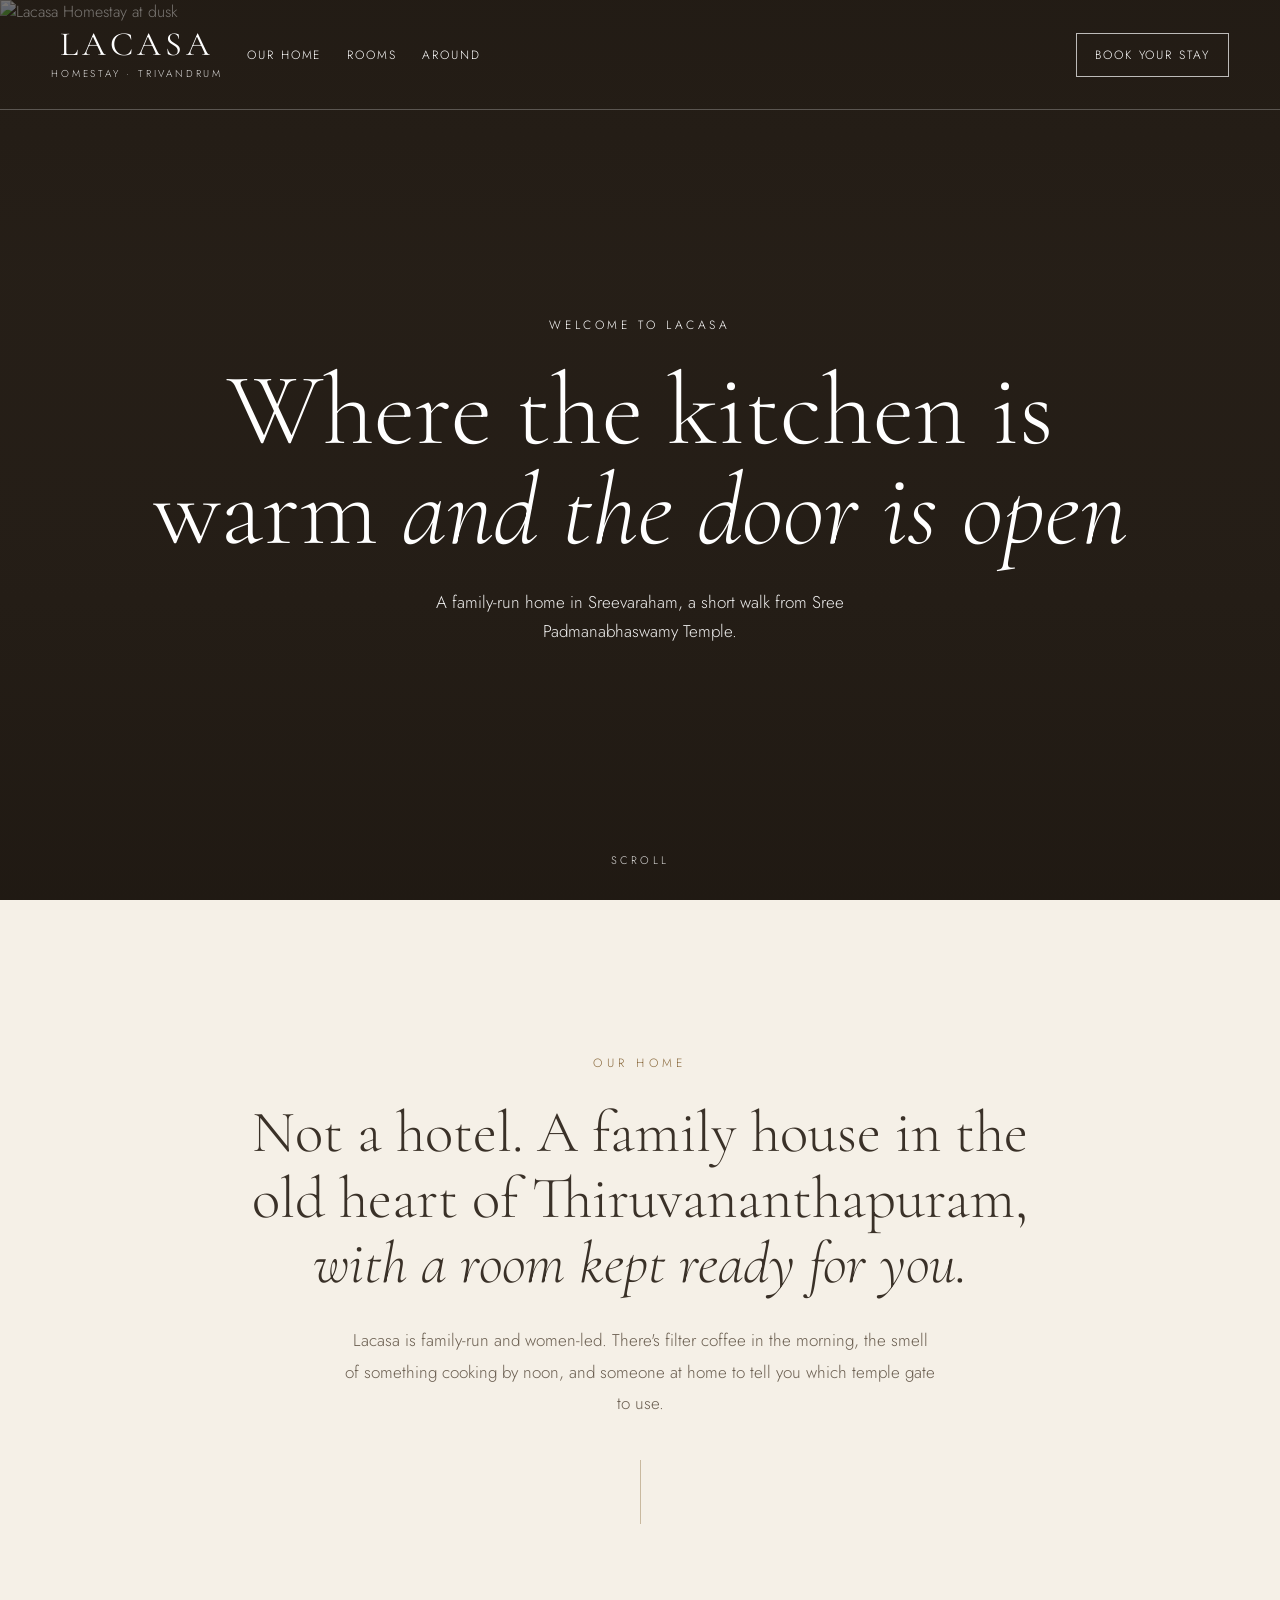
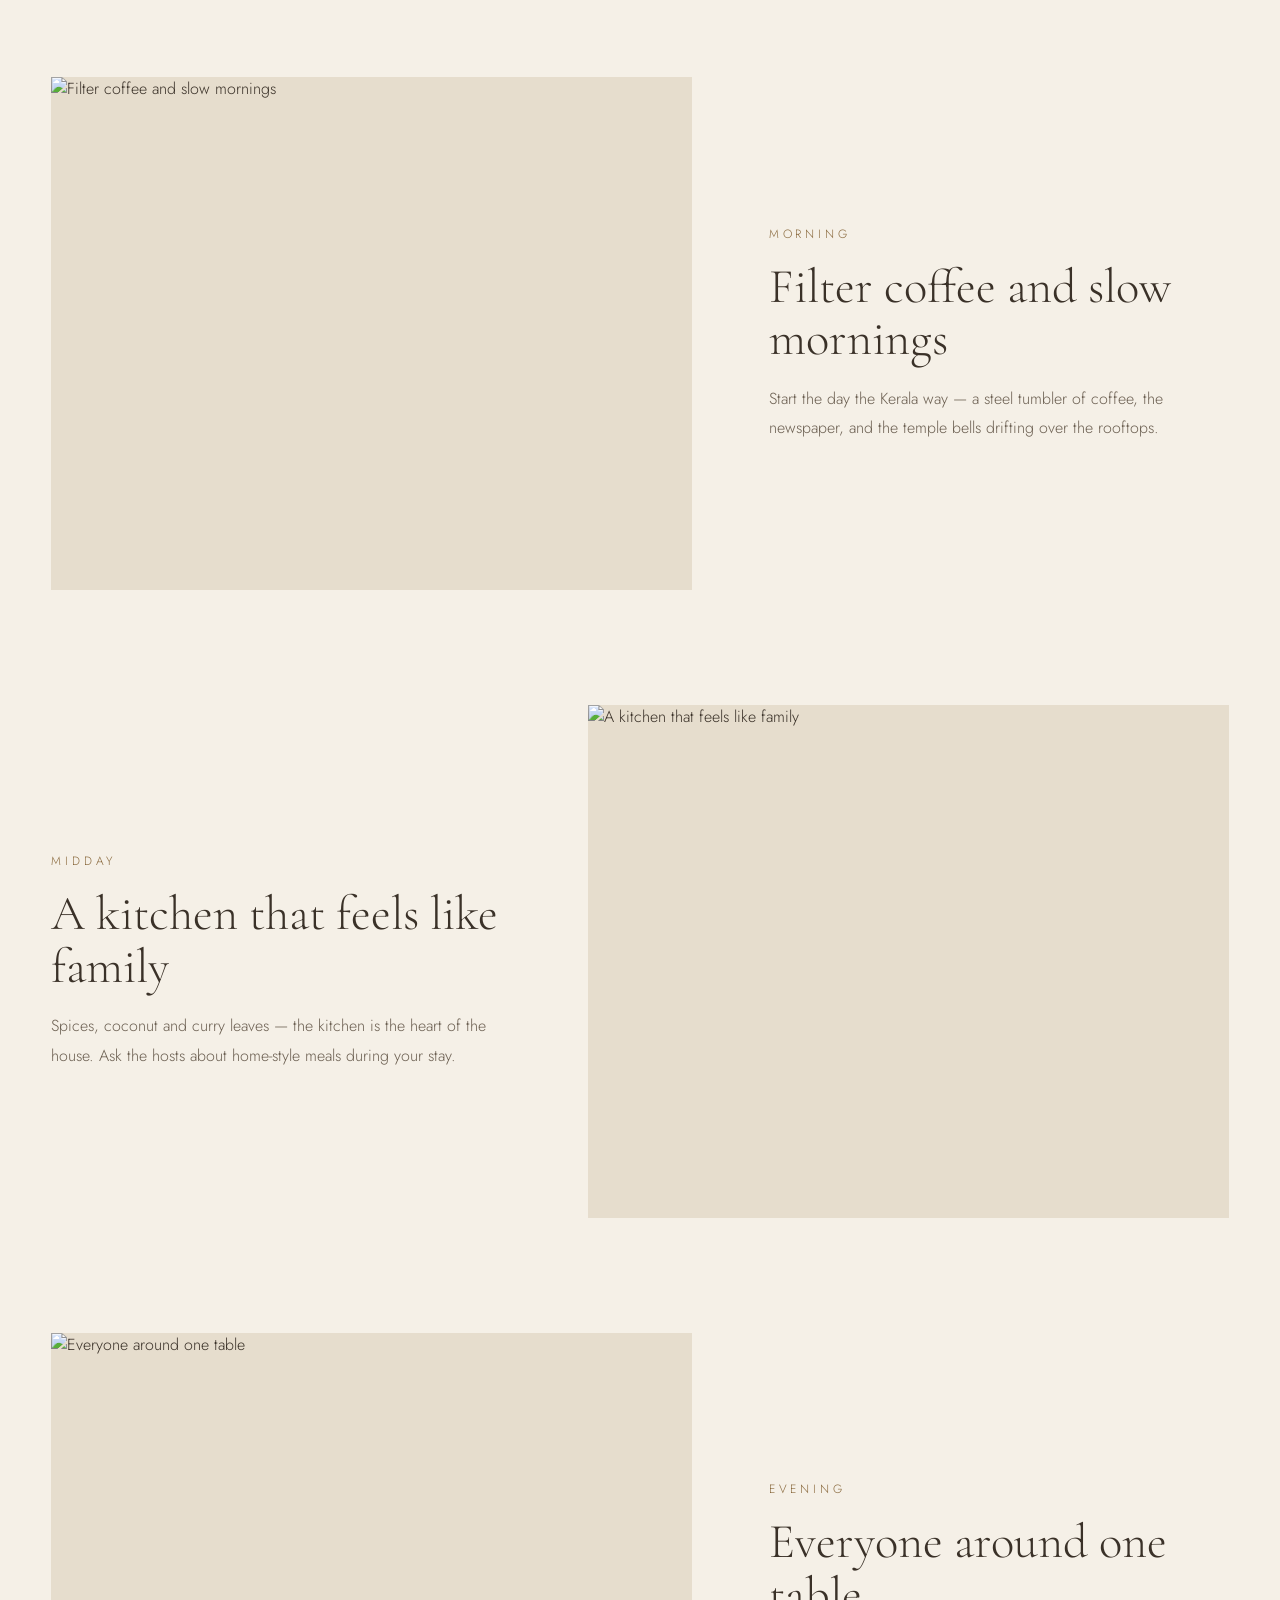
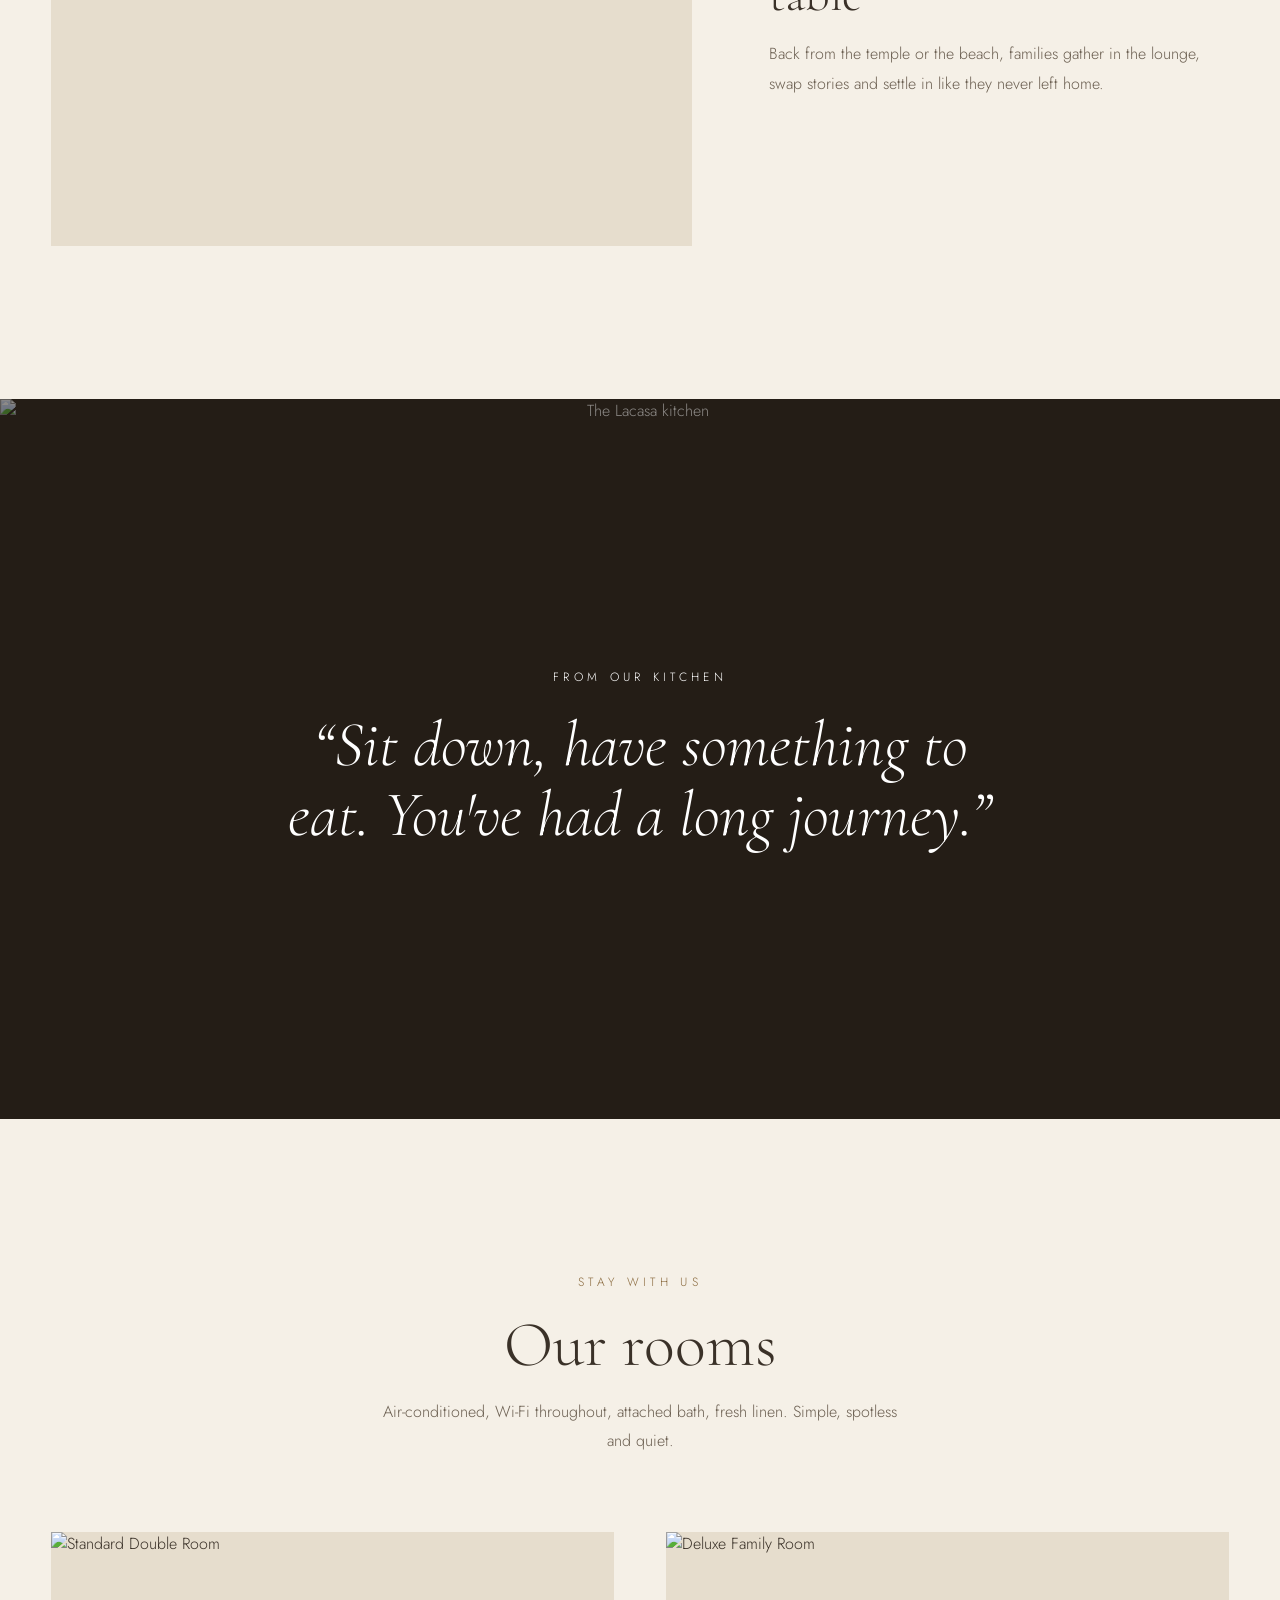
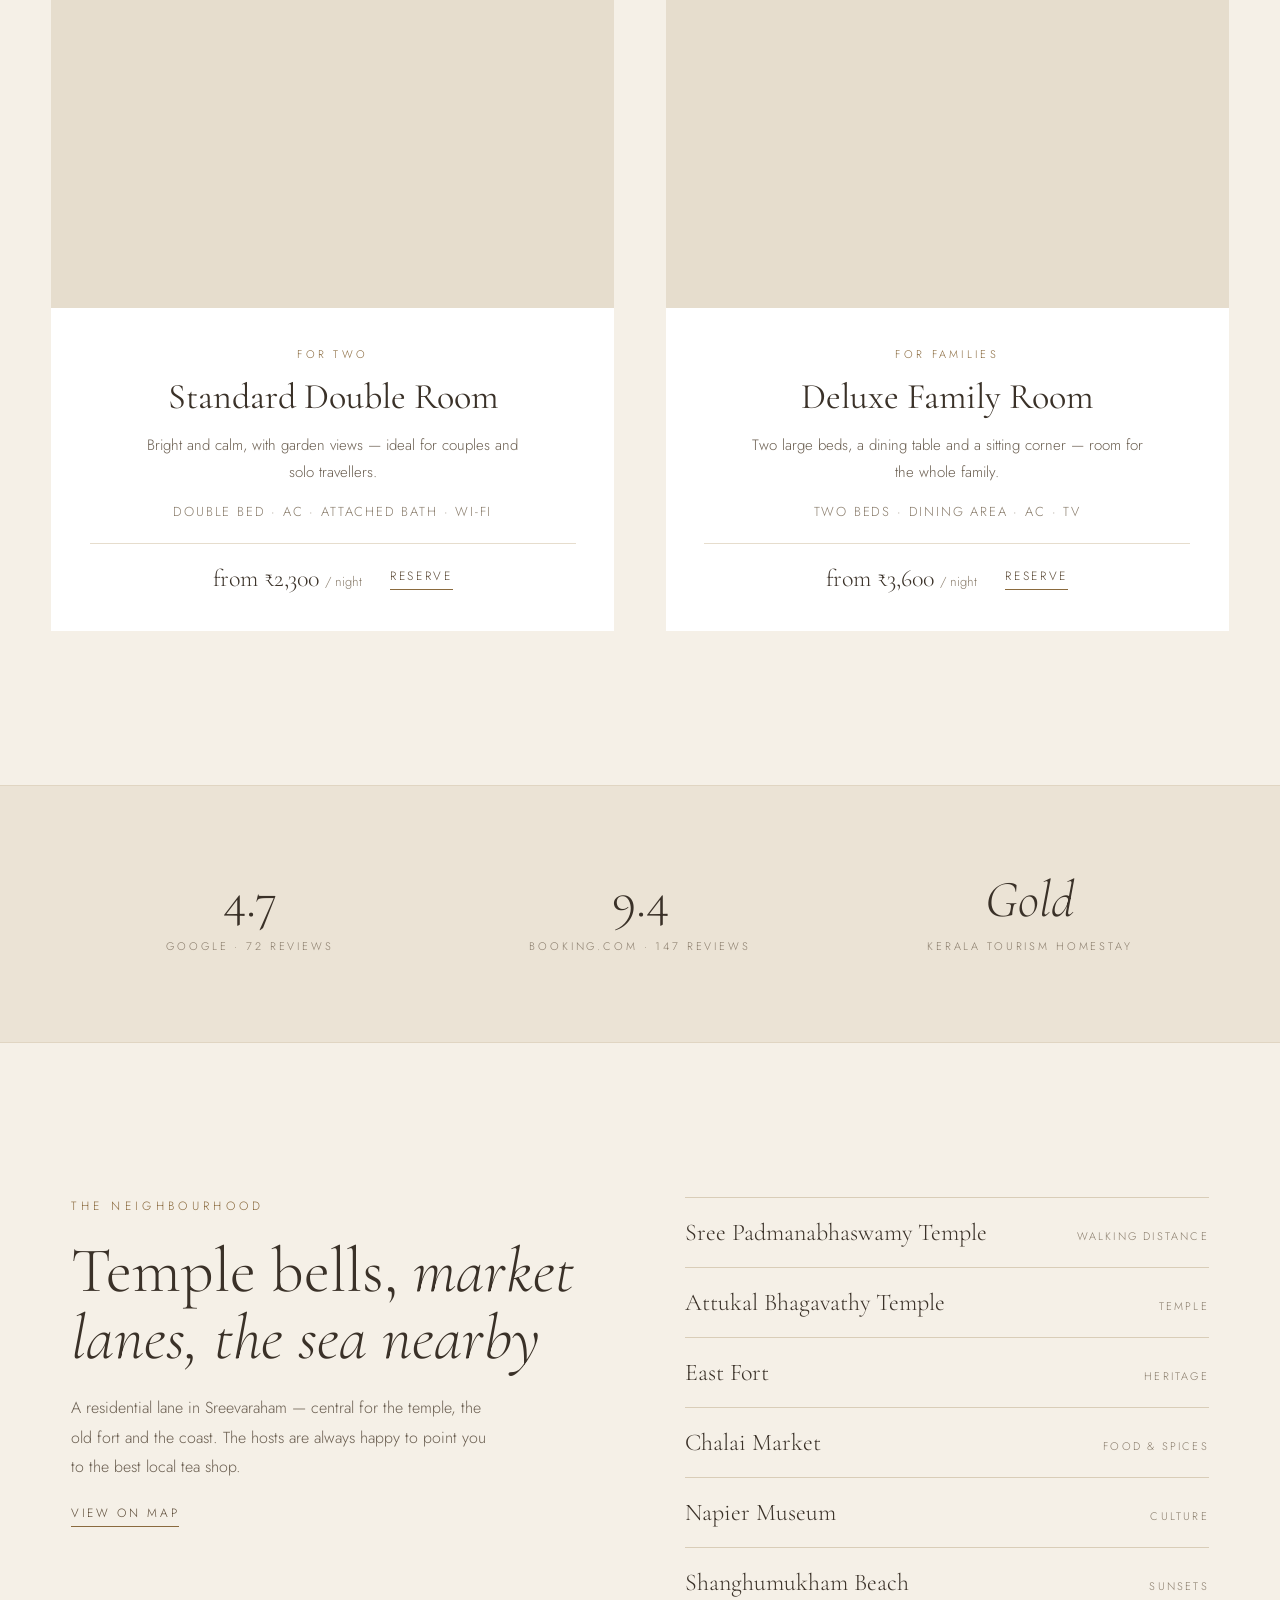
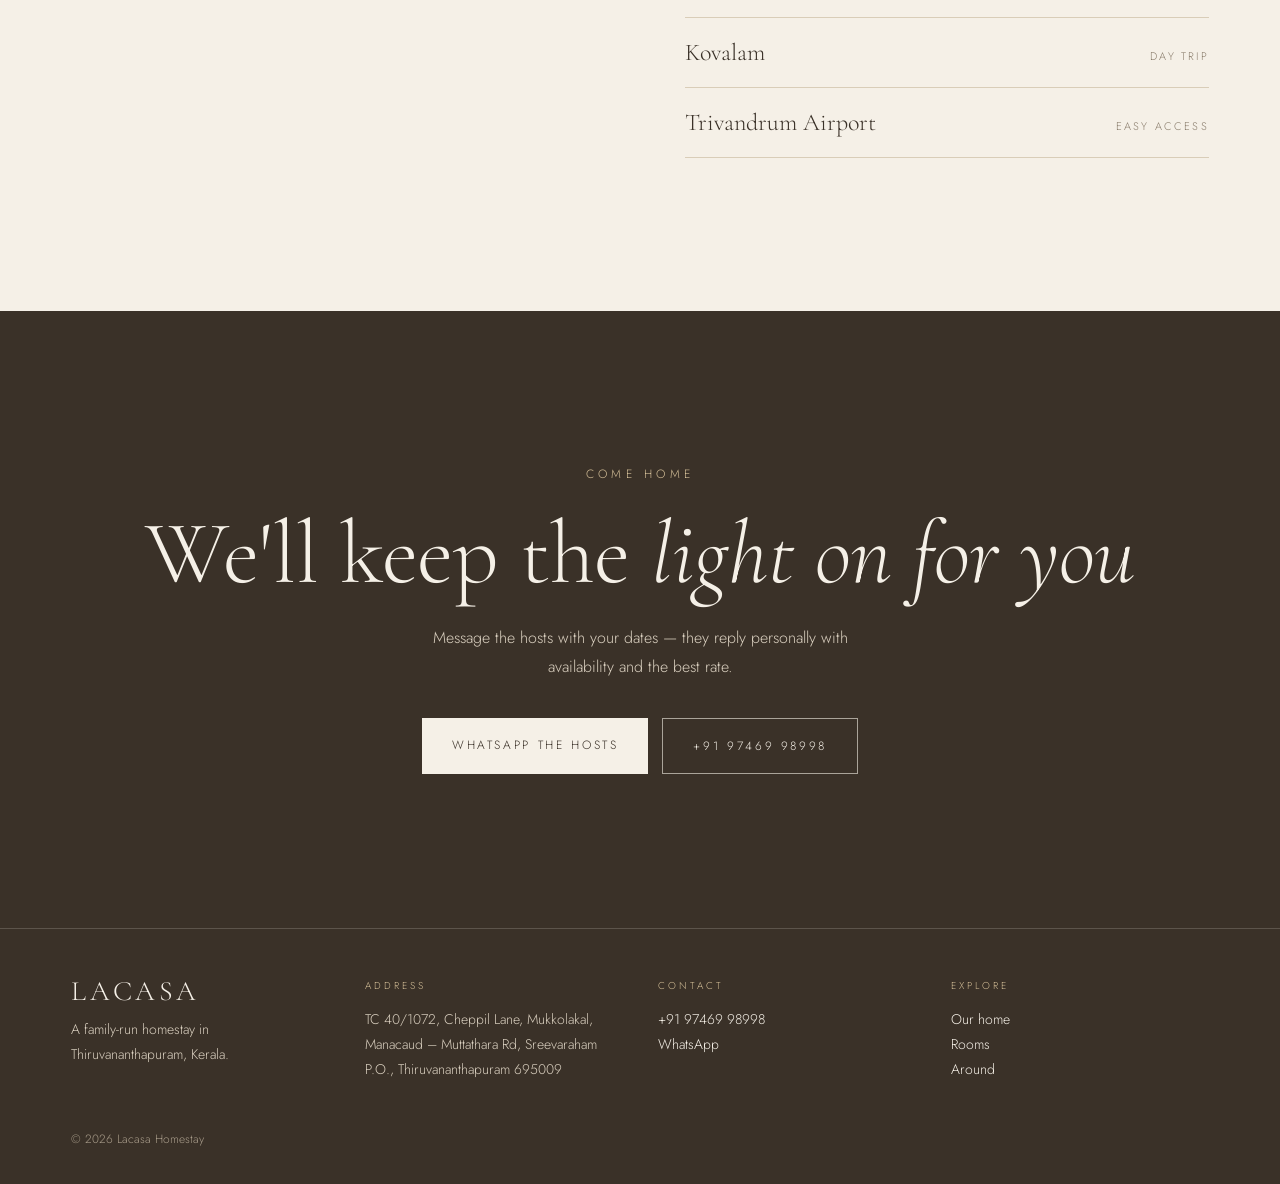
==== index.html @ 54cbeb0b "Add files via upload" ====
<!doctype html><html lang="en"><head><meta charset="utf-8"><meta name="viewport" content="width=device-width, initial-scale=1"><title>Welcome · Lacasa Homestay</title><meta name="description" content="Family-run, women-led homestay in Sreevaraham, Thiruvananthapuram. Discover our rooms and enquire about your stay."><link rel="preconnect" href="https://fonts.googleapis.com"><link href="https://fonts.googleapis.com/css2?family=Cormorant+Garamond:ital,wght@0,300;0,400;0,500;1,300;1,400&family=Jost:wght@300;400;500&display=swap" rel="stylesheet"><link rel="stylesheet" href="styles.css"><script src="site.js" defer></script></head><body><a class="skip-link" href="#main-content">Skip to content</a><main id="main-content"><div id="top" style="display:flex;flex-direction:column">

  <section style="position:relative;min-height:100vh;display:flex;flex-direction:column;color:#fff;background:#2c241c">
    <img src="uploads/pasted-1791289643645-0.png" alt="Lacasa Homestay at dusk" style="position:absolute;inset:0;width:100%;height:100%;object-fit:cover">
    <div style="position:absolute;inset:0;background:linear-gradient(180deg,rgba(28,22,16,0.6) 0%,rgba(28,22,16,0.4) 30%,rgba(28,22,16,0.45) 60%,rgba(28,22,16,0.75) 100%)"></div>
    <header style="position:relative;z-index:2;display:flex;flex-wrap:wrap;justify-content:space-between;align-items:center;gap:16px 24px;padding:28px clamp(20px,4vw,56px);border-bottom:1px solid rgba(255,255,255,0.25)">
      <nav style="display:flex;gap:clamp(14px,2vw,32px);font-size:12px;letter-spacing:0.16em;text-transform:uppercase;white-space:nowrap;flex:1 1 auto;order:2">
        <a href="our-home.html" style="color:#fff">Our home</a>
        <a href="rooms.html" style="color:#fff">Rooms</a>
        <a href="around.html" style="color:#fff">Around</a>
      </nav>
      <a href="index.html" aria-current="page" style="display:flex;flex-direction:column;align-items:center;color:#fff;gap:4px;order:1">
        <span style="font-family:'Cormorant Garamond',serif;font-size:34px;font-weight:400;letter-spacing:0.12em;line-height:1">LACASA</span>
        <span style="font-size:10px;letter-spacing:0.28em;text-transform:uppercase;opacity:0.85;white-space:nowrap">Homestay · Trivandrum</span>
      </a>
      <div style="display:flex;justify-content:flex-end;order:3">
        <a href="contact.html#enquiry-form" style="color:#fff;border:1px solid rgba(255,255,255,0.7);padding:12px 18px;font-size:12px;letter-spacing:0.16em;text-transform:uppercase;white-space:nowrap">Book your stay</a>
      </div>
    </header>
    <div style="position:relative;z-index:2;flex:1;display:flex;flex-direction:column;align-items:center;justify-content:center;text-align:center;padding:60px 24px">
      <div style="font-size:12px;letter-spacing:0.3em;text-transform:uppercase;margin-bottom:26px;white-space:nowrap">Welcome to Lacasa</div>
      <h1 style="font-family:'Cormorant Garamond',serif;font-weight:300;font-size:clamp(52px,8vw,118px);line-height:0.98;margin:0;max-width:1000px;text-wrap:balance">Where the kitchen is warm <em>and the door is open</em></h1>
      <p style="font-size:17px;line-height:1.7;max-width:520px;margin:28px 0 0;opacity:0.92">A family-run home in Sreevaraham, a short walk from Sree Padmanabhaswamy Temple.</p>
    </div>
    <div style="position:relative;z-index:2;display:flex;justify-content:center;padding-bottom:32px;font-size:11px;letter-spacing:0.3em;text-transform:uppercase;opacity:0.85">Scroll</div>
  </section>

  
  <section id="story" style="max-width:920px;margin:0 auto;padding:clamp(88px,12vw,160px) 24px;text-align:center;display:flex;flex-direction:column;align-items:center;gap:28px">
    <div style="font-size:12px;letter-spacing:0.36em;text-transform:uppercase;color:#8a6a3e">Our home</div>
    <h2 style="font-family:'Cormorant Garamond',serif;font-weight:300;font-size:clamp(36px,4.6vw,60px);line-height:1.12;margin:0;color:#3a3128;text-wrap:balance">Not a hotel. A family house in the old heart of Thiruvananthapuram, <em>with a room kept ready for you.</em></h2>
    <p style="font-size:17px;line-height:1.85;color:#6b5f51;max-width:620px;margin:0;text-wrap:pretty">Lacasa is family-run and women-led. There's filter coffee in the morning, the smell of something cooking by noon, and someone at home to tell you which temple gate to use.</p>
    <div style="width:1px;height:64px;background:#c9b99f;margin-top:12px"></div>
  </section>

  <section style="max-width:1320px;width:100%;margin:0 auto;padding:0 clamp(20px,4vw,56px) clamp(88px,12vw,160px);display:flex;flex-direction:column;gap:clamp(64px,9vw,128px)">
    
      <article style="display:flex;flex-wrap:wrap;gap:clamp(32px,6vw,96px);align-items:center;flex-direction:row">
        <div style="flex:1 1 460px;min-width:0;aspect-ratio:5/4;overflow:hidden;background:#e6ddcd">
          <img loading="lazy" decoding="async" src="uploads/pasted-1791290572716-0.png" alt="Filter coffee and slow mornings" style="width:100%;height:100%;object-fit:cover;display:block">
        </div>
        <div style="flex:1 1 320px;min-width:0;max-width:460px;display:flex;flex-direction:column;gap:18px">
          <div style="font-size:12px;letter-spacing:0.32em;text-transform:uppercase;color:#8a6a3e">Morning</div>
          <h3 style="font-family:'Cormorant Garamond',serif;font-weight:300;font-size:clamp(34px,3.8vw,50px);line-height:1.08;margin:0;color:#3a3128">Filter coffee and slow mornings</h3>
          <p style="font-size:16px;line-height:1.85;color:#6b5f51;margin:0;text-wrap:pretty">Start the day the Kerala way — a steel tumbler of coffee, the newspaper, and the temple bells drifting over the rooftops.</p>
        </div>
      </article>
    
      <article style="display:flex;flex-wrap:wrap;gap:clamp(32px,6vw,96px);align-items:center;flex-direction:row-reverse">
        <div style="flex:1 1 460px;min-width:0;aspect-ratio:5/4;overflow:hidden;background:#e6ddcd">
          <img loading="lazy" decoding="async" src="uploads/pasted-1791289778036-0.png" alt="A kitchen that feels like family" style="width:100%;height:100%;object-fit:cover;display:block">
        </div>
        <div style="flex:1 1 320px;min-width:0;max-width:460px;display:flex;flex-direction:column;gap:18px">
          <div style="font-size:12px;letter-spacing:0.32em;text-transform:uppercase;color:#8a6a3e">Midday</div>
          <h3 style="font-family:'Cormorant Garamond',serif;font-weight:300;font-size:clamp(34px,3.8vw,50px);line-height:1.08;margin:0;color:#3a3128">A kitchen that feels like family</h3>
          <p style="font-size:16px;line-height:1.85;color:#6b5f51;margin:0;text-wrap:pretty">Spices, coconut and curry leaves — the kitchen is the heart of the house. Ask the hosts about home-style meals during your stay.</p>
        </div>
      </article>
    
      <article style="display:flex;flex-wrap:wrap;gap:clamp(32px,6vw,96px);align-items:center;flex-direction:row">
        <div style="flex:1 1 460px;min-width:0;aspect-ratio:5/4;overflow:hidden;background:#e6ddcd">
          <img loading="lazy" decoding="async" src="uploads/pasted-1791289826717-0.png" alt="Everyone around one table" style="width:100%;height:100%;object-fit:cover;display:block">
        </div>
        <div style="flex:1 1 320px;min-width:0;max-width:460px;display:flex;flex-direction:column;gap:18px">
          <div style="font-size:12px;letter-spacing:0.32em;text-transform:uppercase;color:#8a6a3e">Evening</div>
          <h3 style="font-family:'Cormorant Garamond',serif;font-weight:300;font-size:clamp(34px,3.8vw,50px);line-height:1.08;margin:0;color:#3a3128">Everyone around one table</h3>
          <p style="font-size:16px;line-height:1.85;color:#6b5f51;margin:0;text-wrap:pretty">Back from the temple or the beach, families gather in the lounge, swap stories and settle in like they never left home.</p>
        </div>
      </article>
    
  </section>

  <section style="position:relative;min-height:min(80vh,720px);display:flex;align-items:center;justify-content:center;text-align:center;color:#fff;background:#2c241c">
    <img loading="lazy" decoding="async" src="uploads/pasted-1791289778036-0.png" alt="The Lacasa kitchen" style="position:absolute;inset:0;width:100%;height:100%;object-fit:cover">
    <div style="position:absolute;inset:0;background:rgba(28,22,16,0.5)"></div>
    <div style="position:relative;padding:48px 24px;max-width:900px">
      <div style="font-size:12px;letter-spacing:0.36em;text-transform:uppercase;margin-bottom:24px">From our kitchen</div>
      <p style="font-family:'Cormorant Garamond',serif;font-weight:300;font-style:italic;font-size:clamp(36px,5vw,68px);line-height:1.1;margin:0;text-wrap:balance">“Sit down, have something to eat. You've had a long journey.”</p>
    </div>
  </section>

  <section id="rooms" style="max-width:1320px;width:100%;margin:0 auto;padding:clamp(88px,12vw,160px) clamp(20px,4vw,56px)">
    <div style="text-align:center;display:flex;flex-direction:column;align-items:center;gap:20px;margin-bottom:clamp(48px,6vw,80px)">
      <div style="font-size:12px;letter-spacing:0.36em;text-transform:uppercase;color:#8a6a3e">Stay with us</div>
      <h2 style="font-family:'Cormorant Garamond',serif;font-weight:300;font-size:clamp(40px,5vw,68px);line-height:1.05;margin:0;color:#3a3128">Our rooms</h2>
      <p style="font-size:16px;line-height:1.8;color:#6b5f51;margin:0;max-width:520px">Air-conditioned, Wi-Fi throughout, attached bath, fresh linen. Simple, spotless and quiet.</p>
    </div>
    <div style="display:grid;grid-template-columns:repeat(auto-fit,minmax(min(100%,440px),1fr));gap:clamp(28px,4vw,56px)">
      
        <article style="display:flex;flex-direction:column;background:#fff">
          <div style="aspect-ratio:3/2;overflow:hidden;background:#e6ddcd">
            <img loading="lazy" decoding="async" src="uploads/pasted-1791289684704-0.png" alt="Standard Double Room" style="width:100%;height:100%;object-fit:cover;display:block">
          </div>
          <div style="padding:clamp(24px,3vw,40px);display:flex;flex-direction:column;gap:16px;text-align:center;align-items:center">
            <div style="font-size:11px;letter-spacing:0.3em;text-transform:uppercase;color:#8a6a3e">For two</div>
            <h3 style="font-family:'Cormorant Garamond',serif;font-weight:400;font-size:36px;line-height:1.05;margin:0;color:#3a3128">Standard Double Room</h3>
            <p style="font-size:15px;line-height:1.8;color:#6b5f51;margin:0;max-width:400px">Bright and calm, with garden views — ideal for couples and solo travellers.</p>
            <div style="font-size:13px;letter-spacing:0.14em;text-transform:uppercase;color:#8a7d6c">Double bed · AC · Attached bath · Wi-Fi</div>
            <div style="display:flex;gap:28px;align-items:center;justify-content:center;flex-wrap:wrap;border-top:1px solid #e6ddcd;padding-top:20px;margin-top:6px;width:100%">
              <span style="font-family:'Cormorant Garamond',serif;font-size:24px;color:#3a3128">from ₹2,300 <span style="font-family:'Jost',sans-serif;font-size:13px;color:#8a7d6c">/ night</span></span>
              <a href="contact.html#enquiry-form" style="font-size:12px;letter-spacing:0.22em;text-transform:uppercase;border-bottom:1px solid #8a6a3e;padding-bottom:4px;color:#5b4a36">Reserve</a>
            </div>
          </div>
        </article>
      
        <article style="display:flex;flex-direction:column;background:#fff">
          <div style="aspect-ratio:3/2;overflow:hidden;background:#e6ddcd">
            <img loading="lazy" decoding="async" src="uploads/pasted-1791289826717-0.png" alt="Deluxe Family Room" style="width:100%;height:100%;object-fit:cover;display:block">
          </div>
          <div style="padding:clamp(24px,3vw,40px);display:flex;flex-direction:column;gap:16px;text-align:center;align-items:center">
            <div style="font-size:11px;letter-spacing:0.3em;text-transform:uppercase;color:#8a6a3e">For families</div>
            <h3 style="font-family:'Cormorant Garamond',serif;font-weight:400;font-size:36px;line-height:1.05;margin:0;color:#3a3128">Deluxe Family Room</h3>
            <p style="font-size:15px;line-height:1.8;color:#6b5f51;margin:0;max-width:400px">Two large beds, a dining table and a sitting corner — room for the whole family.</p>
            <div style="font-size:13px;letter-spacing:0.14em;text-transform:uppercase;color:#8a7d6c">Two beds · Dining area · AC · TV</div>
            <div style="display:flex;gap:28px;align-items:center;justify-content:center;flex-wrap:wrap;border-top:1px solid #e6ddcd;padding-top:20px;margin-top:6px;width:100%">
              <span style="font-family:'Cormorant Garamond',serif;font-size:24px;color:#3a3128">from ₹3,600 <span style="font-family:'Jost',sans-serif;font-size:13px;color:#8a7d6c">/ night</span></span>
              <a href="contact.html#enquiry-form" style="font-size:12px;letter-spacing:0.22em;text-transform:uppercase;border-bottom:1px solid #8a6a3e;padding-bottom:4px;color:#5b4a36">Reserve</a>
            </div>
          </div>
        </article>
      
    </div>
  </section>

  <section style="background:#ebe3d5;border-top:1px solid #e0d5c2;border-bottom:1px solid #e0d5c2">
    <div style="max-width:1240px;margin:0 auto;padding:clamp(56px,7vw,88px) clamp(20px,4vw,56px);display:grid;grid-template-columns:repeat(auto-fit,minmax(200px,1fr));gap:32px;text-align:center">
      <div><div style="font-family:'Cormorant Garamond',serif;font-size:52px;font-weight:300;line-height:1;color:#3a3128">4.7</div><div style="font-size:11px;letter-spacing:0.26em;text-transform:uppercase;color:#8a7d6c;margin-top:12px">Google · 72 reviews</div></div>
      <div><div style="font-family:'Cormorant Garamond',serif;font-size:52px;font-weight:300;line-height:1;color:#3a3128">9.4</div><div style="font-size:11px;letter-spacing:0.26em;text-transform:uppercase;color:#8a7d6c;margin-top:12px">Booking.com · 147 reviews</div></div>
      <div><div style="font-family:'Cormorant Garamond',serif;font-size:52px;font-weight:300;line-height:1;color:#3a3128"><em>Gold</em></div><div style="font-size:11px;letter-spacing:0.26em;text-transform:uppercase;color:#8a7d6c;margin-top:12px">Kerala Tourism homestay</div></div>
    </div>
  </section>

  <section id="around" style="max-width:1240px;width:100%;margin:0 auto;padding:clamp(88px,12vw,160px) clamp(20px,4vw,56px);display:grid;grid-template-columns:repeat(auto-fit,minmax(min(100%,380px),1fr));gap:clamp(40px,7vw,112px)">
    <div style="display:flex;flex-direction:column;gap:22px">
      <div style="font-size:12px;letter-spacing:0.36em;text-transform:uppercase;color:#8a6a3e">The neighbourhood</div>
      <h2 style="font-family:'Cormorant Garamond',serif;font-weight:300;font-size:clamp(40px,5vw,64px);line-height:1.05;margin:0;color:#3a3128">Temple bells, <em>market lanes, the sea nearby</em></h2>
      <p style="font-size:16px;line-height:1.85;color:#6b5f51;margin:0;max-width:420px">A residential lane in Sreevaraham — central for the temple, the old fort and the coast. The hosts are always happy to point you to the best local tea shop.</p>
      <a href="https://www.google.com/maps/search/?api=1&amp;query=TC%2040%2F1072%20Cheppil%20Lane%20Mukkolakal%20Sreevaraham%20Thiruvananthapuram%20695009" target="_blank" rel="noopener" style="align-self:flex-start;font-size:12px;letter-spacing:0.22em;text-transform:uppercase;border-bottom:1px solid #8a6a3e;padding-bottom:4px;color:#5b4a36">View on map</a>
    </div>
    <ul style="list-style:none;margin:0;padding:0;border-top:1px solid #d9cdb8">
      
        <li style="display:flex;justify-content:space-between;gap:20px;padding:20px 0;border-bottom:1px solid #d9cdb8;align-items:baseline">
          <span style="font-family:'Cormorant Garamond',serif;font-size:24px;color:#3a3128">Sree Padmanabhaswamy Temple</span>
          <span style="font-size:11px;letter-spacing:0.2em;text-transform:uppercase;color:#8a7d6c;text-align:right">Walking distance</span>
        </li>
      
        <li style="display:flex;justify-content:space-between;gap:20px;padding:20px 0;border-bottom:1px solid #d9cdb8;align-items:baseline">
          <span style="font-family:'Cormorant Garamond',serif;font-size:24px;color:#3a3128">Attukal Bhagavathy Temple</span>
          <span style="font-size:11px;letter-spacing:0.2em;text-transform:uppercase;color:#8a7d6c;text-align:right">Temple</span>
        </li>
      
        <li style="display:flex;justify-content:space-between;gap:20px;padding:20px 0;border-bottom:1px solid #d9cdb8;align-items:baseline">
          <span style="font-family:'Cormorant Garamond',serif;font-size:24px;color:#3a3128">East Fort</span>
          <span style="font-size:11px;letter-spacing:0.2em;text-transform:uppercase;color:#8a7d6c;text-align:right">Heritage</span>
        </li>
      
        <li style="display:flex;justify-content:space-between;gap:20px;padding:20px 0;border-bottom:1px solid #d9cdb8;align-items:baseline">
          <span style="font-family:'Cormorant Garamond',serif;font-size:24px;color:#3a3128">Chalai Market</span>
          <span style="font-size:11px;letter-spacing:0.2em;text-transform:uppercase;color:#8a7d6c;text-align:right">Food & spices</span>
        </li>
      
        <li style="display:flex;justify-content:space-between;gap:20px;padding:20px 0;border-bottom:1px solid #d9cdb8;align-items:baseline">
          <span style="font-family:'Cormorant Garamond',serif;font-size:24px;color:#3a3128">Napier Museum</span>
          <span style="font-size:11px;letter-spacing:0.2em;text-transform:uppercase;color:#8a7d6c;text-align:right">Culture</span>
        </li>
      
        <li style="display:flex;justify-content:space-between;gap:20px;padding:20px 0;border-bottom:1px solid #d9cdb8;align-items:baseline">
          <span style="font-family:'Cormorant Garamond',serif;font-size:24px;color:#3a3128">Shanghumukham Beach</span>
          <span style="font-size:11px;letter-spacing:0.2em;text-transform:uppercase;color:#8a7d6c;text-align:right">Sunsets</span>
        </li>
      
        <li style="display:flex;justify-content:space-between;gap:20px;padding:20px 0;border-bottom:1px solid #d9cdb8;align-items:baseline">
          <span style="font-family:'Cormorant Garamond',serif;font-size:24px;color:#3a3128">Kovalam</span>
          <span style="font-size:11px;letter-spacing:0.2em;text-transform:uppercase;color:#8a7d6c;text-align:right">Day trip</span>
        </li>
      
        <li style="display:flex;justify-content:space-between;gap:20px;padding:20px 0;border-bottom:1px solid #d9cdb8;align-items:baseline">
          <span style="font-family:'Cormorant Garamond',serif;font-size:24px;color:#3a3128">Trivandrum Airport</span>
          <span style="font-size:11px;letter-spacing:0.2em;text-transform:uppercase;color:#8a7d6c;text-align:right">Easy access</span>
        </li>
      
    </ul>
  </section>

  <section id="enquire" style="background:#3a3128;color:#f5f0e7">
    <div style="max-width:1240px;margin:0 auto;padding:clamp(88px,12vw,160px) clamp(20px,4vw,56px);text-align:center;display:flex;flex-direction:column;align-items:center;gap:26px">
      <div style="font-size:12px;letter-spacing:0.36em;text-transform:uppercase;color:#d4bf98">Come home</div>
      <h2 style="font-family:'Cormorant Garamond',serif;font-weight:300;font-size:clamp(48px,7vw,104px);line-height:1;margin:0;text-wrap:balance">We'll keep the <em>light on for you</em></h2>
      <p style="font-size:16px;line-height:1.8;color:#d9cfbf;margin:0;max-width:480px">Message the hosts with your dates — they reply personally with availability and the best rate.</p>
      <div style="display:flex;gap:14px;flex-wrap:wrap;justify-content:center;margin-top:10px">
        <a href="https://wa.me/919746998998" target="_blank" rel="noopener" style="background:#f5f0e7;color:#3a3128;padding:18px 30px;font-size:12px;letter-spacing:0.22em;text-transform:uppercase">WhatsApp the hosts</a>
        <a href="tel:+919746998998" style="border:1px solid rgba(245,240,231,0.6);color:#f5f0e7;padding:18px 30px;font-size:12px;letter-spacing:0.22em;text-transform:uppercase">+91 97469 98998</a>
      </div>
    </div>
    <footer style="border-top:1px solid rgba(245,240,231,0.18)">
      <div style="max-width:1240px;margin:0 auto;padding:48px clamp(20px,4vw,56px);display:grid;grid-template-columns:repeat(auto-fit,minmax(min(100%,220px),1fr));gap:36px;font-size:14px;line-height:1.8;color:#d9cfbf">
        <div>
          <div style="font-family:'Cormorant Garamond',serif;font-size:28px;letter-spacing:0.12em;color:#f5f0e7;line-height:1;margin-bottom:12px">LACASA</div>
          A family-run homestay in Thiruvananthapuram, Kerala.
        </div>
        <div>
          <div style="font-size:10px;letter-spacing:0.3em;text-transform:uppercase;color:#d4bf98;margin-bottom:12px">Address</div>
          TC 40/1072, Cheppil Lane, Mukkolakal, Manacaud – Muttathara Rd, Sreevaraham P.O., Thiruvananthapuram 695009
        </div>
        <div style="display:flex;flex-direction:column">
          <div style="font-size:10px;letter-spacing:0.3em;text-transform:uppercase;color:#d4bf98;margin-bottom:12px">Contact</div>
          <a href="tel:+919746998998" style="color:#f5f0e7">+91 97469 98998</a>
          <a href="https://wa.me/919746998998" style="color:#f5f0e7">WhatsApp</a>
        </div>
        <div style="display:flex;flex-direction:column">
          <div style="font-size:10px;letter-spacing:0.3em;text-transform:uppercase;color:#d4bf98;margin-bottom:12px">Explore</div>
          <a href="our-home.html" style="color:#f5f0e7">Our home</a>
          <a href="rooms.html" style="color:#f5f0e7">Rooms</a>
          <a href="around.html" style="color:#f5f0e7">Around</a>
        </div>
      </div>
      <div style="max-width:1240px;margin:0 auto;padding:0 clamp(20px,4vw,56px) 36px;font-size:12px;color:#a89c8a">© 2026 Lacasa Homestay</div>
    </footer>
  </section>
</div>
</main></body></html>
---- styles.css ----
html{scroll-behavior:smooth}
body{margin:0;background:#f5f0e7;color:#3a3128;font-family:'Jost',sans-serif;font-weight:300;-webkit-font-smoothing:antialiased}
a{color:#3a3128;text-decoration:none}
a:hover{color:#8a6a3e}
*{box-sizing:border-box}
input,select{font-family:inherit}

header nav a[aria-current]{border-bottom:1px solid currentColor}button,input,select,textarea{font:inherit}a:focus-visible,button:focus-visible,input:focus-visible,select:focus-visible,textarea:focus-visible{outline:2px solid #a77738;outline-offset:5px}button{cursor:pointer;background:#5b4a36;color:white;border:0;padding:18px 28px;letter-spacing:.12em;text-transform:uppercase}button:disabled{opacity:.5;cursor:wait}.page-header{background:#3a3128}.page-title{text-align:center;padding:75px 24px 0}.page-title h1{font:300 clamp(48px,7vw,90px)/1.05 'Cormorant Garamond',serif;margin:0}.enquiry{max-width:1240px;margin:auto;padding:90px 40px;display:grid;grid-template-columns:1fr 1.3fr;gap:70px}.enquiry h2{font:300 52px/1.1 'Cormorant Garamond',serif}.enquiry p{line-height:1.8}.eyebrow{text-transform:uppercase;letter-spacing:.25em;font-size:12px;color:#8a6a3e}.form-grid{display:grid;grid-template-columns:1fr 1fr;gap:20px}form label{display:flex;flex-direction:column;gap:8px;font-size:14px;margin-bottom:18px}form input,form select,form textarea{width:100%;padding:12px;border:1px solid #c9b99f;border-radius:0;background:#fffdf8;color:#3a3128}.consent{flex-direction:row;align-items:flex-start}.consent input{width:auto;margin-top:4px}.trap{position:absolute!important;left:-9999px}#form-status{font-size:14px}img{max-width:100%}@media(max-width:700px){header{justify-content:center!important}header nav{justify-content:center;order:3!important;flex-basis:100%!important;font-size:10px!important;gap:16px!important}.enquiry{grid-template-columns:1fr;padding:60px 22px;gap:20px}.form-grid{grid-template-columns:1fr}.page-title{padding-top:50px}}@media(prefers-reduced-motion:reduce){html{scroll-behavior:auto}}
.enquiry h1{font:300 clamp(40px,5vw,60px)/1.1 "Cormorant Garamond",serif}.skip-link{position:fixed;top:-100px;left:16px;z-index:100;background:#fff;padding:14px}.skip-link:focus{top:16px}
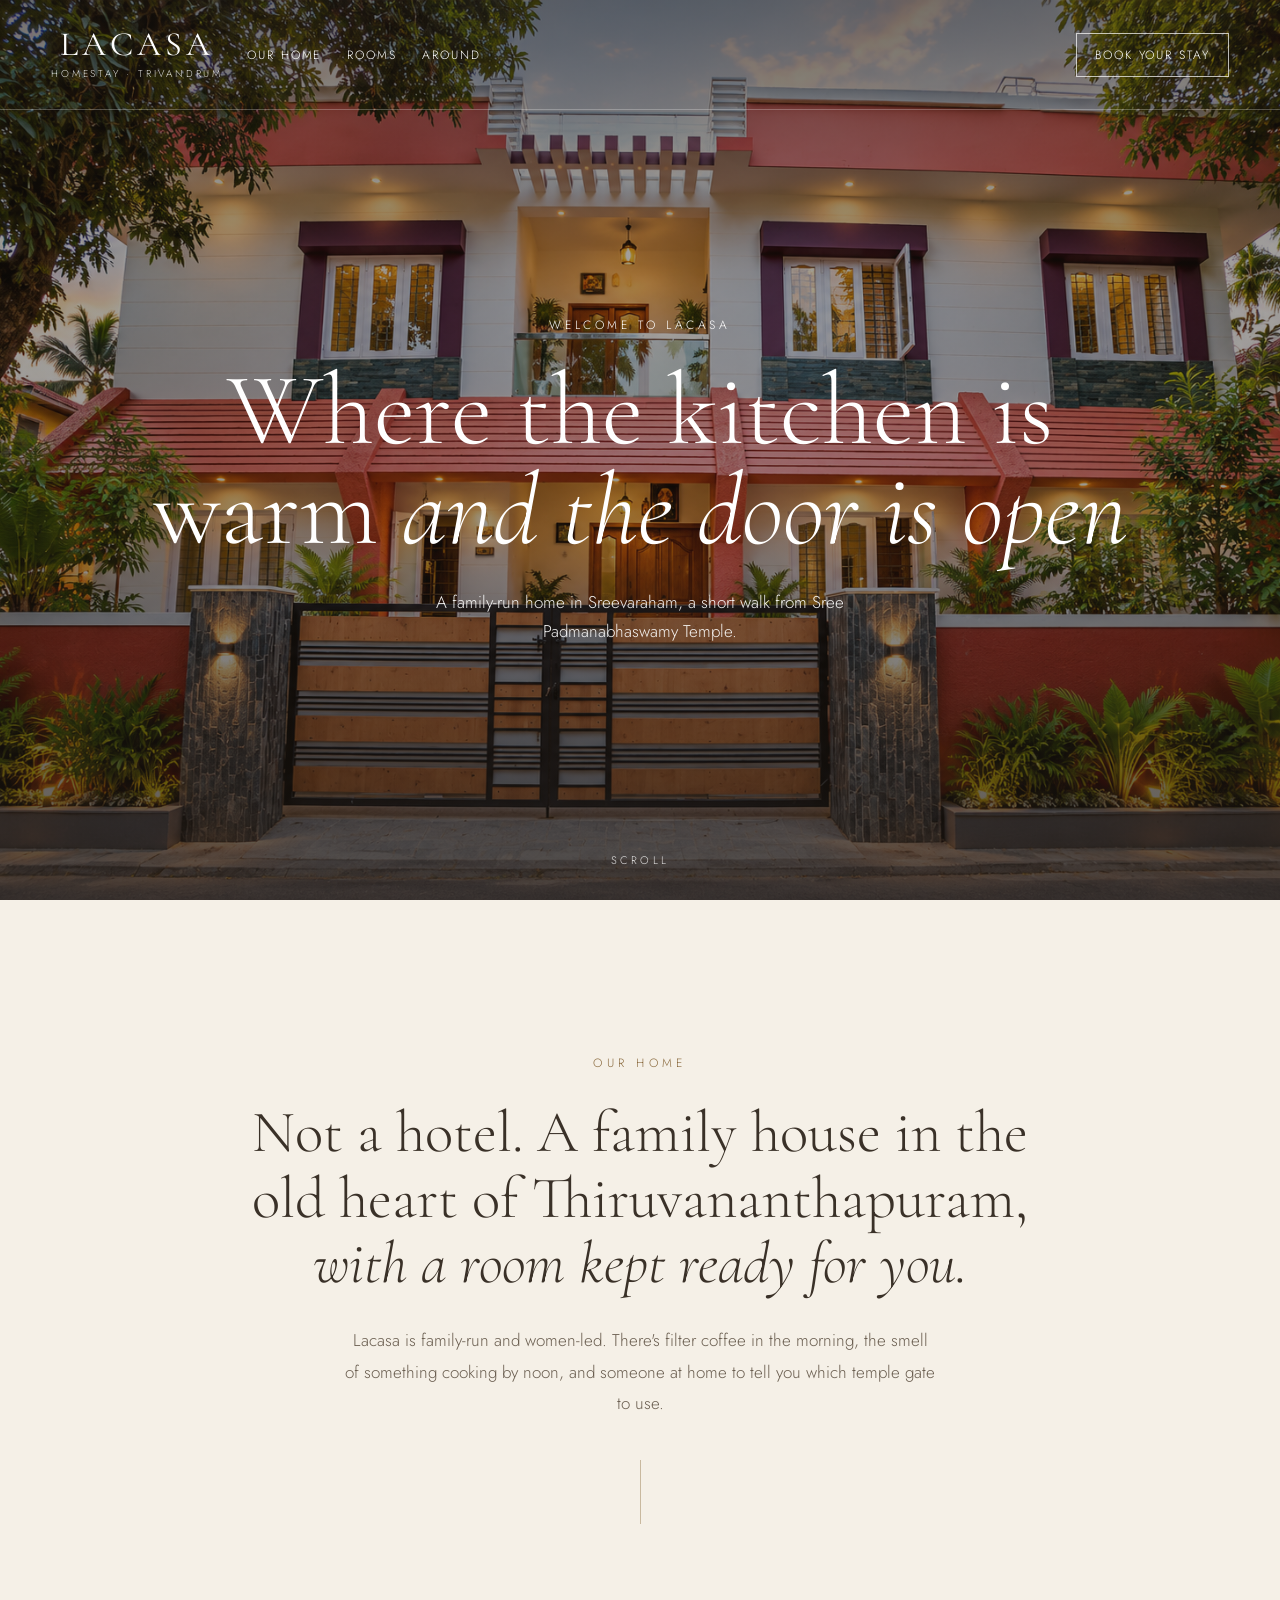
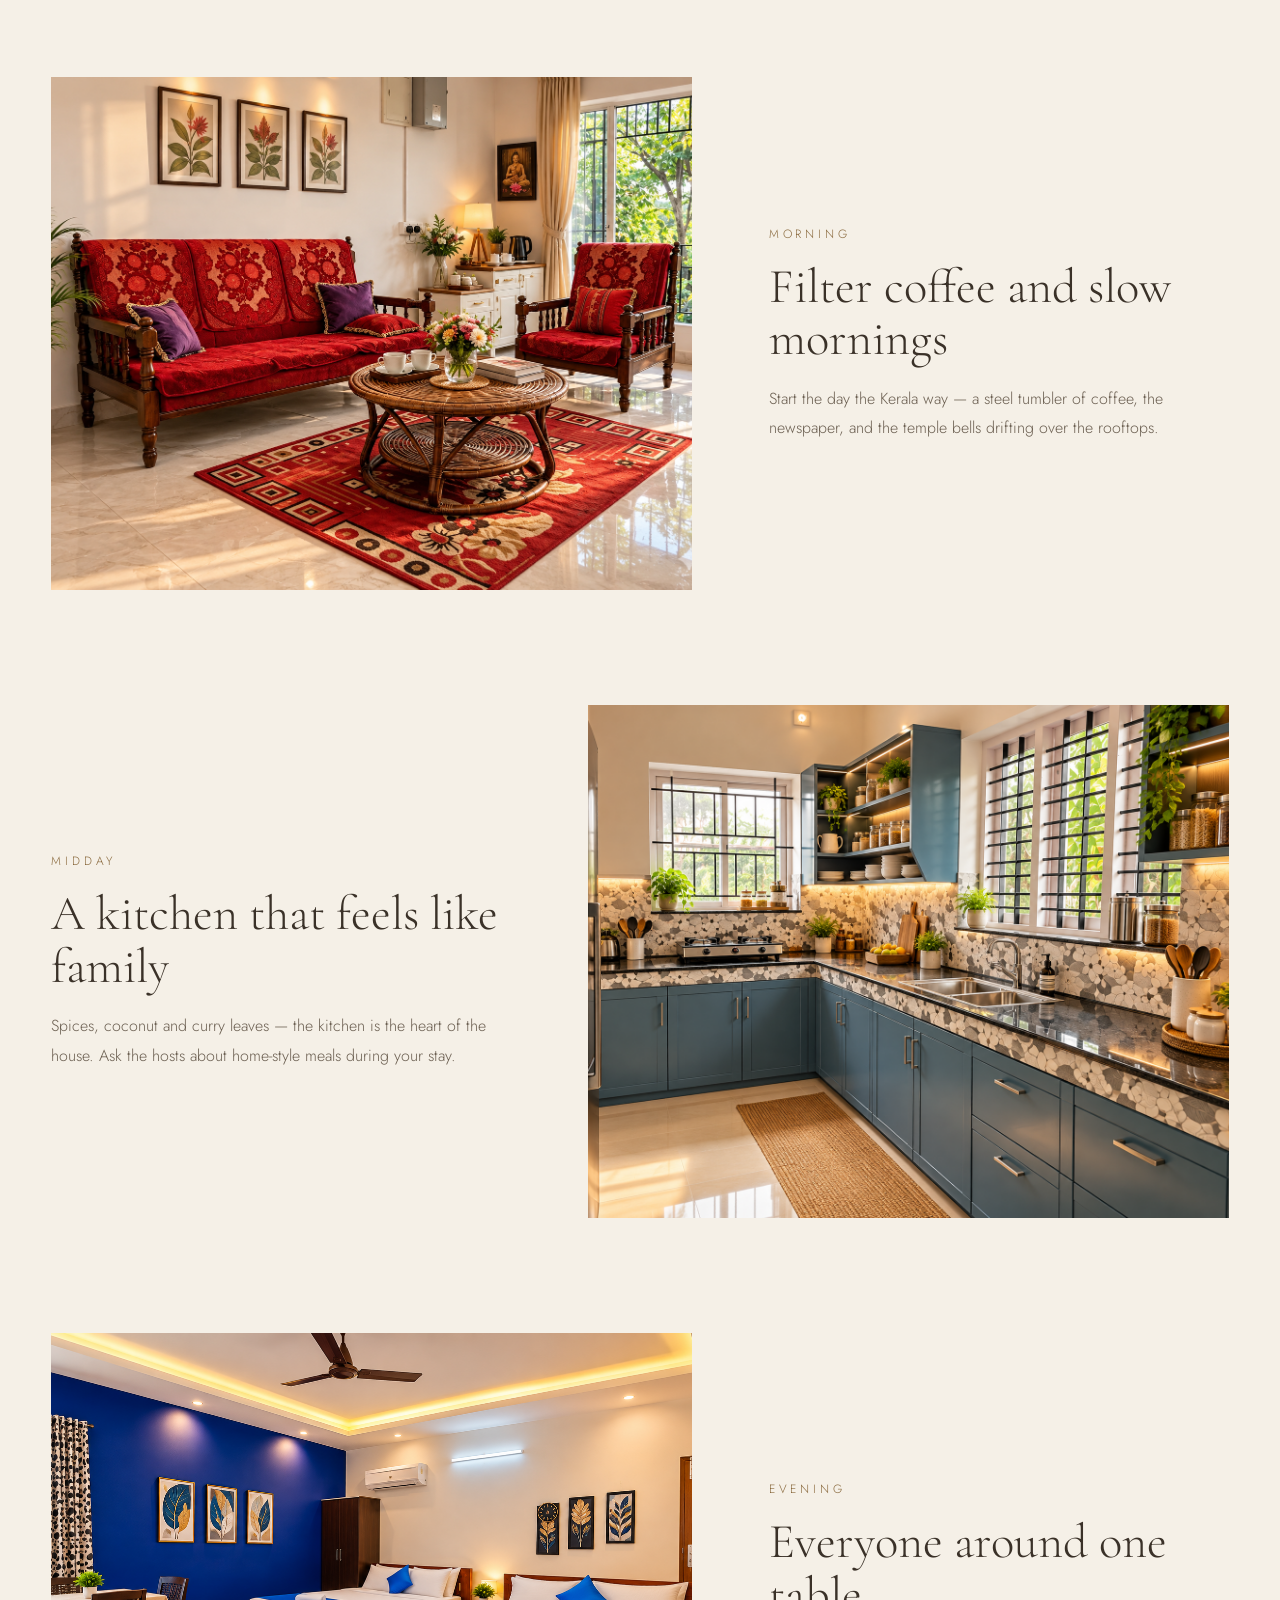
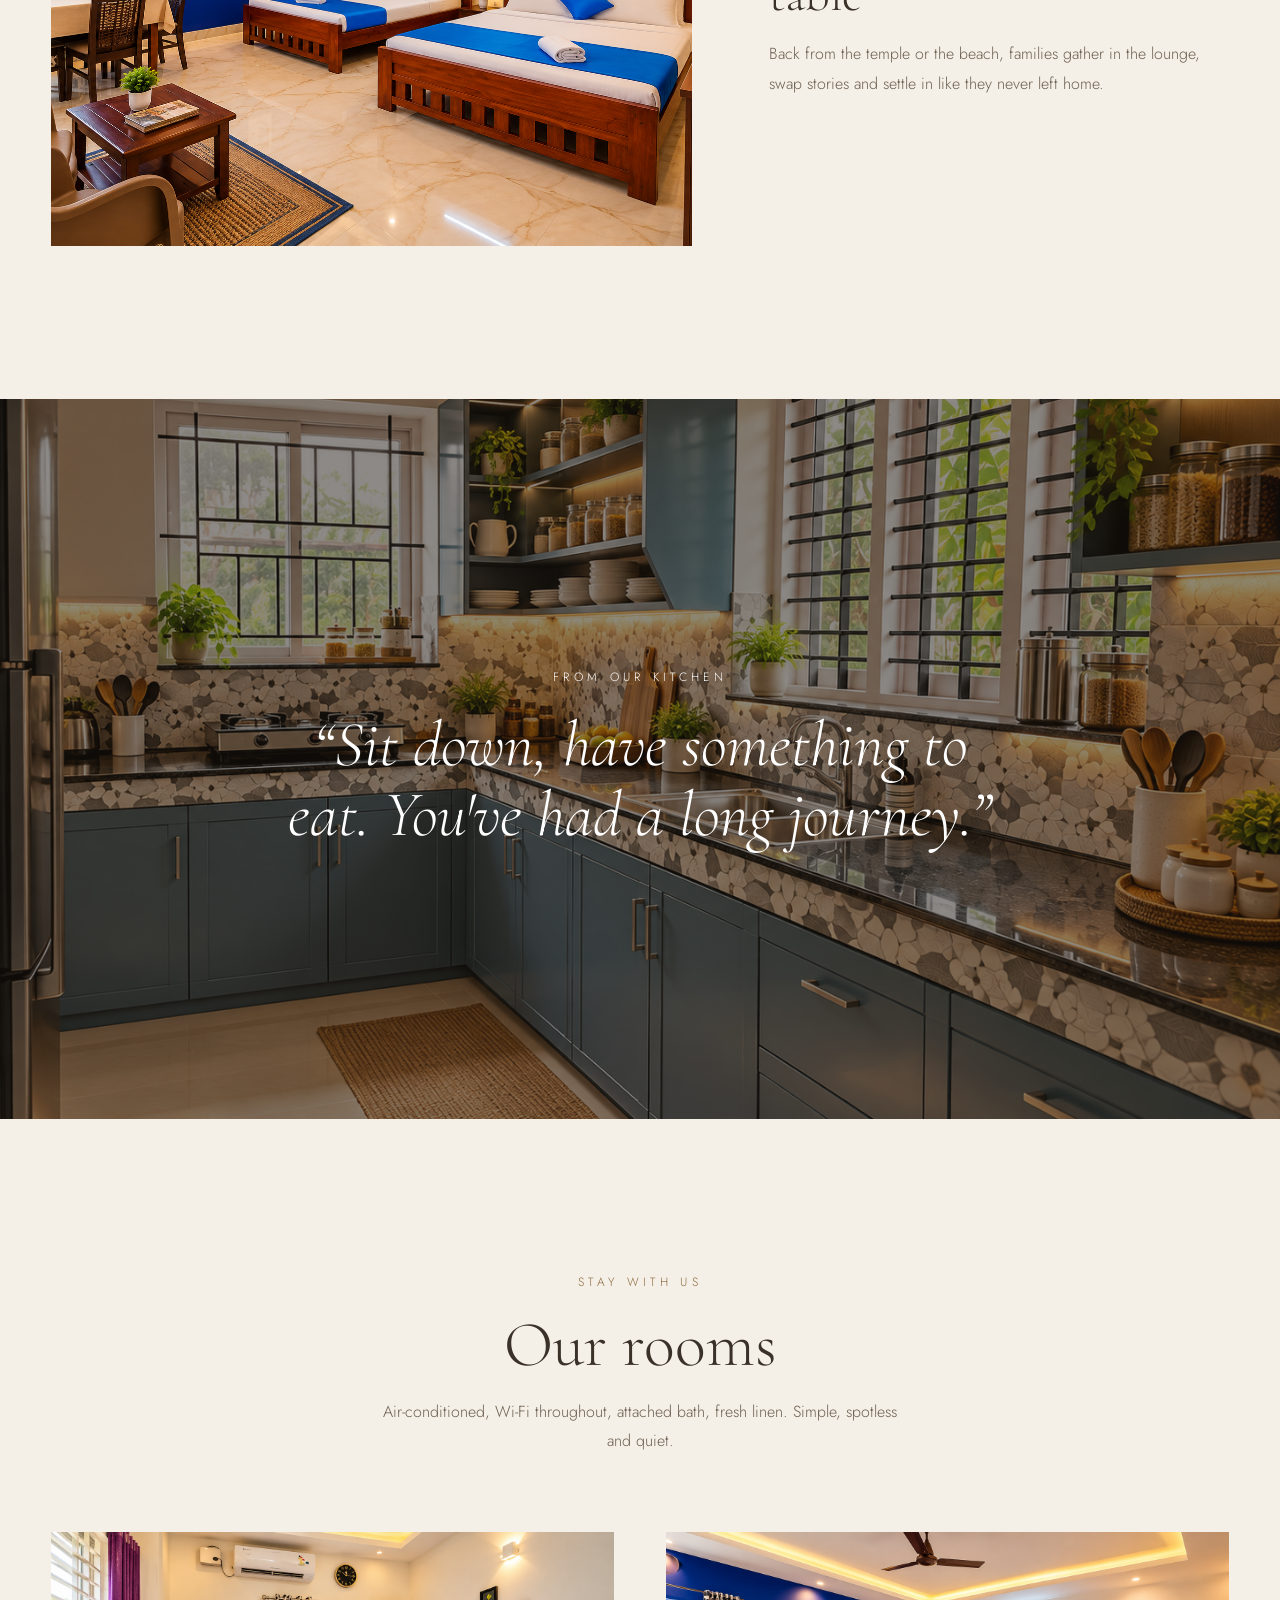
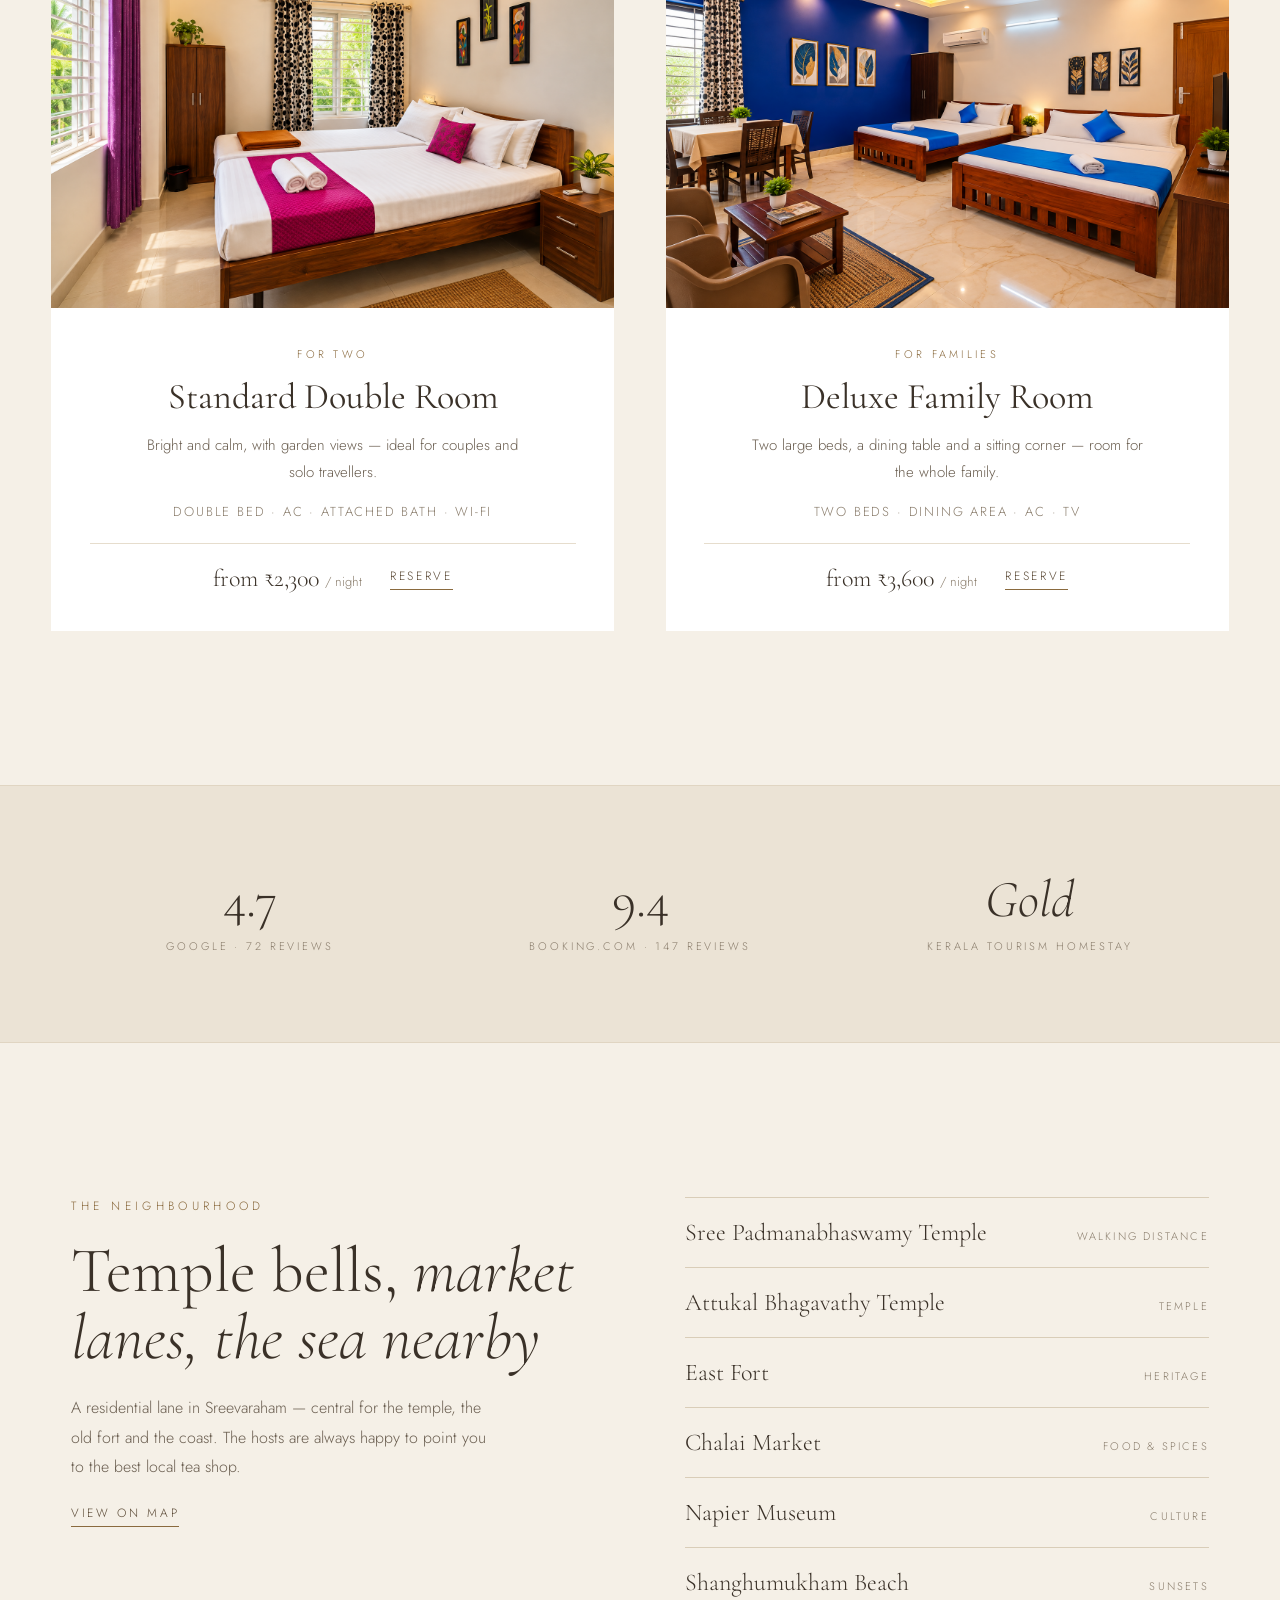
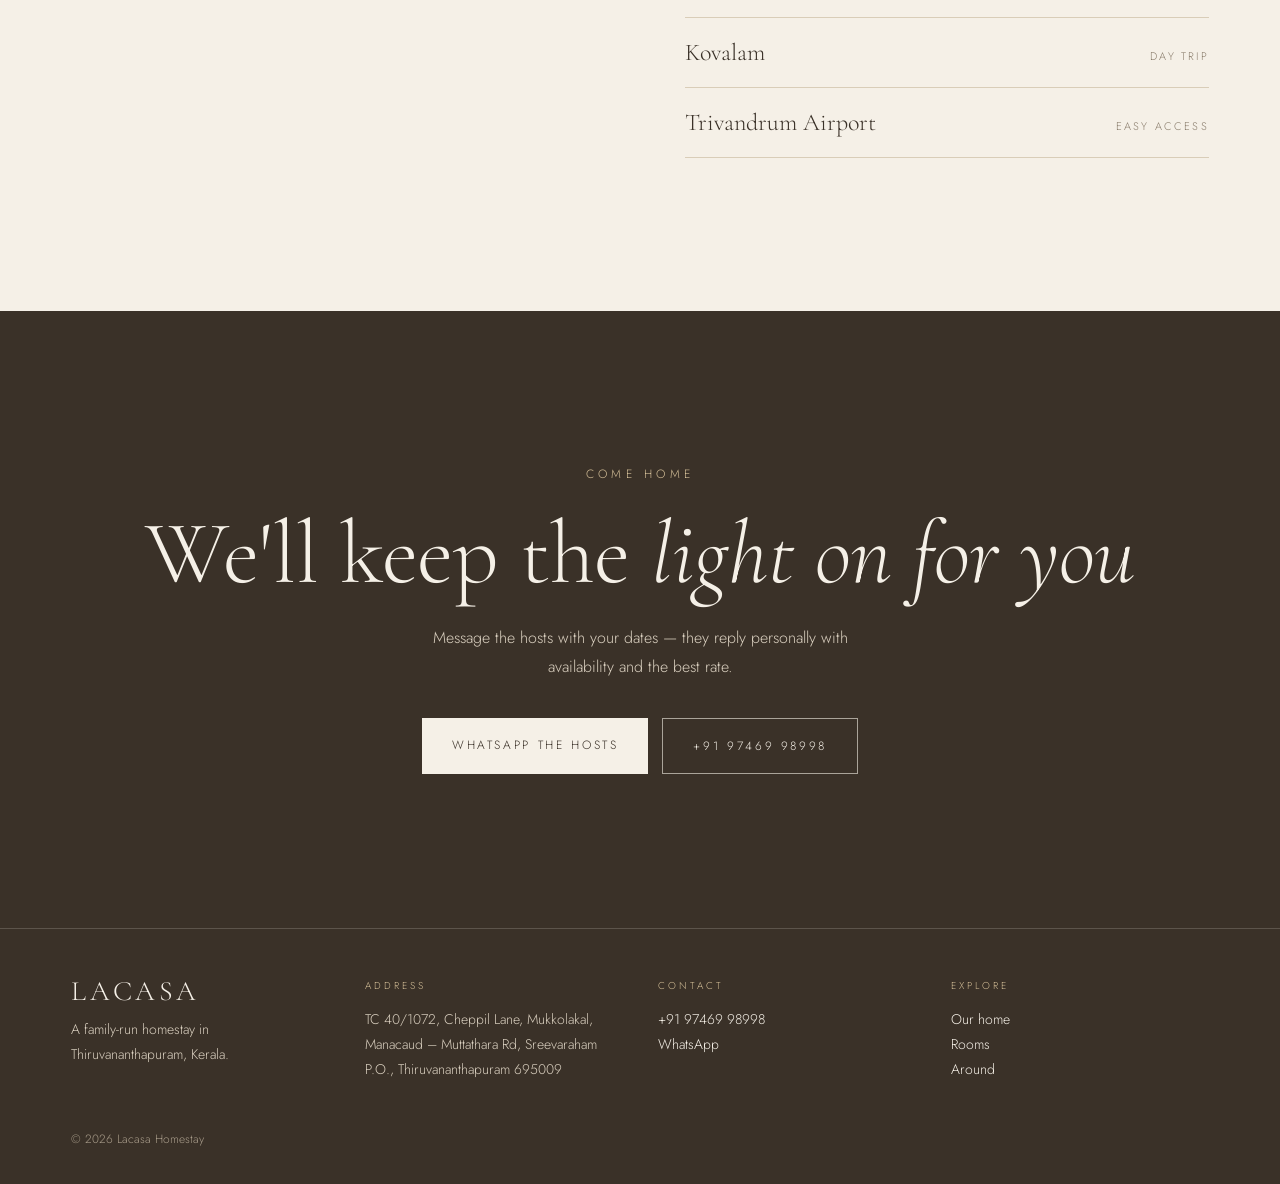
==== commit 3ed920d8: "Update image source paths in index.html" ====
--- a/index.html
+++ b/index.html
@@ -1,7 +1,7 @@
 <!doctype html><html lang="en"><head><meta charset="utf-8"><meta name="viewport" content="width=device-width, initial-scale=1"><title>Welcome · Lacasa Homestay</title><meta name="description" content="Family-run, women-led homestay in Sreevaraham, Thiruvananthapuram. Discover our rooms and enquire about your stay."><link rel="preconnect" href="https://fonts.googleapis.com"><link href="https://fonts.googleapis.com/css2?family=Cormorant+Garamond:ital,wght@0,300;0,400;0,500;1,300;1,400&family=Jost:wght@300;400;500&display=swap" rel="stylesheet"><link rel="stylesheet" href="styles.css"><script src="site.js" defer></script></head><body><a class="skip-link" href="#main-content">Skip to content</a><main id="main-content"><div id="top" style="display:flex;flex-direction:column">
 
   <section style="position:relative;min-height:100vh;display:flex;flex-direction:column;color:#fff;background:#2c241c">
-    <img src="uploads/pasted-1791289643645-0.png" alt="Lacasa Homestay at dusk" style="position:absolute;inset:0;width:100%;height:100%;object-fit:cover">
+    <img src="pasted-1791289643645-0.png" alt="Lacasa Homestay at dusk" style="position:absolute;inset:0;width:100%;height:100%;object-fit:cover">
     <div style="position:absolute;inset:0;background:linear-gradient(180deg,rgba(28,22,16,0.6) 0%,rgba(28,22,16,0.4) 30%,rgba(28,22,16,0.45) 60%,rgba(28,22,16,0.75) 100%)"></div>
     <header style="position:relative;z-index:2;display:flex;flex-wrap:wrap;justify-content:space-between;align-items:center;gap:16px 24px;padding:28px clamp(20px,4vw,56px);border-bottom:1px solid rgba(255,255,255,0.25)">
       <nav style="display:flex;gap:clamp(14px,2vw,32px);font-size:12px;letter-spacing:0.16em;text-transform:uppercase;white-space:nowrap;flex:1 1 auto;order:2">
@@ -37,7 +37,7 @@
     
       <article style="display:flex;flex-wrap:wrap;gap:clamp(32px,6vw,96px);align-items:center;flex-direction:row">
         <div style="flex:1 1 460px;min-width:0;aspect-ratio:5/4;overflow:hidden;background:#e6ddcd">
-          <img loading="lazy" decoding="async" src="uploads/pasted-1791290572716-0.png" alt="Filter coffee and slow mornings" style="width:100%;height:100%;object-fit:cover;display:block">
+          <img loading="lazy" decoding="async" src="pasted-1791290572716-0.png" alt="Filter coffee and slow mornings" style="width:100%;height:100%;object-fit:cover;display:block">
         </div>
         <div style="flex:1 1 320px;min-width:0;max-width:460px;display:flex;flex-direction:column;gap:18px">
           <div style="font-size:12px;letter-spacing:0.32em;text-transform:uppercase;color:#8a6a3e">Morning</div>
@@ -48,7 +48,7 @@
     
       <article style="display:flex;flex-wrap:wrap;gap:clamp(32px,6vw,96px);align-items:center;flex-direction:row-reverse">
         <div style="flex:1 1 460px;min-width:0;aspect-ratio:5/4;overflow:hidden;background:#e6ddcd">
-          <img loading="lazy" decoding="async" src="uploads/pasted-1791289778036-0.png" alt="A kitchen that feels like family" style="width:100%;height:100%;object-fit:cover;display:block">
+          <img loading="lazy" decoding="async" src="pasted-1791289778036-0.png" alt="A kitchen that feels like family" style="width:100%;height:100%;object-fit:cover;display:block">
         </div>
         <div style="flex:1 1 320px;min-width:0;max-width:460px;display:flex;flex-direction:column;gap:18px">
           <div style="font-size:12px;letter-spacing:0.32em;text-transform:uppercase;color:#8a6a3e">Midday</div>
@@ -59,7 +59,7 @@
     
       <article style="display:flex;flex-wrap:wrap;gap:clamp(32px,6vw,96px);align-items:center;flex-direction:row">
         <div style="flex:1 1 460px;min-width:0;aspect-ratio:5/4;overflow:hidden;background:#e6ddcd">
-          <img loading="lazy" decoding="async" src="uploads/pasted-1791289826717-0.png" alt="Everyone around one table" style="width:100%;height:100%;object-fit:cover;display:block">
+          <img loading="lazy" decoding="async" src="pasted-1791289826717-0.png" alt="Everyone around one table" style="width:100%;height:100%;object-fit:cover;display:block">
         </div>
         <div style="flex:1 1 320px;min-width:0;max-width:460px;display:flex;flex-direction:column;gap:18px">
           <div style="font-size:12px;letter-spacing:0.32em;text-transform:uppercase;color:#8a6a3e">Evening</div>
@@ -71,7 +71,7 @@
   </section>
 
   <section style="position:relative;min-height:min(80vh,720px);display:flex;align-items:center;justify-content:center;text-align:center;color:#fff;background:#2c241c">
-    <img loading="lazy" decoding="async" src="uploads/pasted-1791289778036-0.png" alt="The Lacasa kitchen" style="position:absolute;inset:0;width:100%;height:100%;object-fit:cover">
+    <img loading="lazy" decoding="async" src="pasted-1791289778036-0.png" alt="The Lacasa kitchen" style="position:absolute;inset:0;width:100%;height:100%;object-fit:cover">
     <div style="position:absolute;inset:0;background:rgba(28,22,16,0.5)"></div>
     <div style="position:relative;padding:48px 24px;max-width:900px">
       <div style="font-size:12px;letter-spacing:0.36em;text-transform:uppercase;margin-bottom:24px">From our kitchen</div>
@@ -89,7 +89,7 @@
       
         <article style="display:flex;flex-direction:column;background:#fff">
           <div style="aspect-ratio:3/2;overflow:hidden;background:#e6ddcd">
-            <img loading="lazy" decoding="async" src="uploads/pasted-1791289684704-0.png" alt="Standard Double Room" style="width:100%;height:100%;object-fit:cover;display:block">
+            <img loading="lazy" decoding="async" src="pasted-1791289684704-0.png" alt="Standard Double Room" style="width:100%;height:100%;object-fit:cover;display:block">
           </div>
           <div style="padding:clamp(24px,3vw,40px);display:flex;flex-direction:column;gap:16px;text-align:center;align-items:center">
             <div style="font-size:11px;letter-spacing:0.3em;text-transform:uppercase;color:#8a6a3e">For two</div>
@@ -105,7 +105,7 @@
       
         <article style="display:flex;flex-direction:column;background:#fff">
           <div style="aspect-ratio:3/2;overflow:hidden;background:#e6ddcd">
-            <img loading="lazy" decoding="async" src="uploads/pasted-1791289826717-0.png" alt="Deluxe Family Room" style="width:100%;height:100%;object-fit:cover;display:block">
+            <img loading="lazy" decoding="async" src="pasted-1791289826717-0.png" alt="Deluxe Family Room" style="width:100%;height:100%;object-fit:cover;display:block">
           </div>
           <div style="padding:clamp(24px,3vw,40px);display:flex;flex-direction:column;gap:16px;text-align:center;align-items:center">
             <div style="font-size:11px;letter-spacing:0.3em;text-transform:uppercase;color:#8a6a3e">For families</div>
@@ -218,4 +218,4 @@
     </footer>
   </section>
 </div>
-</main></body></html>+</main></body></html>
